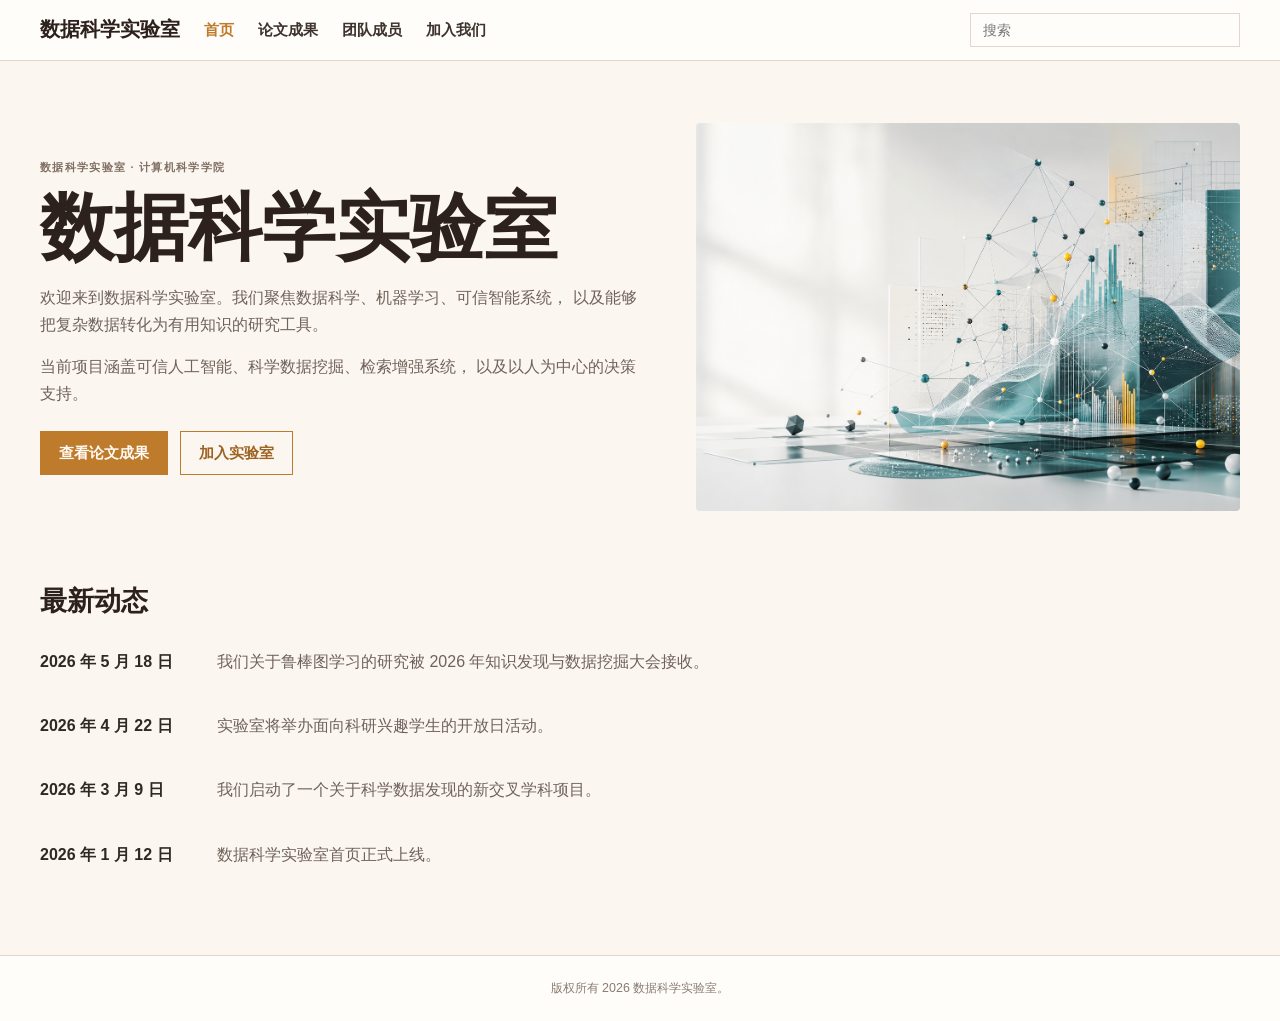
==== index.html @ 0fe72212 "Add DS Lab website" ====
<!doctype html>
<html lang="zh-CN">
  <head>
    <meta charset="utf-8">
    <meta name="viewport" content="width=device-width, initial-scale=1">
    <title>数据科学实验室 | 首页</title>
    <meta name="description" content="数据科学实验室首页。">
    <link rel="stylesheet" href="styles.css">
  </head>
  <body>
    <header class="site-header">
      <div class="header-inner">
        <a class="site-title" href="index.html" aria-label="数据科学实验室首页">数据科学实验室</a>
        <button class="menu-button" type="button" aria-label="打开导航" aria-expanded="false">
          <span></span>
          <span></span>
          <span></span>
        </button>
        <nav class="nav" aria-label="主导航">
          <a class="active" href="index.html">首页</a>
          <a href="publications.html">论文成果</a>
          <a href="people.html">团队成员</a>
          <a href="join.html">加入我们</a>
        </nav>
        <form class="search-box" role="search" action="index.html">
          <label class="sr-only" for="site-search">搜索导航</label>
          <input id="site-search" type="search" autocomplete="off" placeholder="搜索">
          <div class="search-menu" hidden>
            <a href="index.html"><span>首页</span><small>导航</small></a>
            <a href="publications.html"><span>论文成果</span><small>导航</small></a>
            <a href="people.html"><span>团队成员</span><small>导航</small></a>
            <a href="join.html"><span>加入我们</span><small>导航</small></a>
          </div>
        </form>
      </div>
    </header>

    <main>
      <section class="hero">
        <div class="hero-copy">
          <p class="affiliation">数据科学实验室 · 计算机科学学院</p>
          <h1>数据科学实验室</h1>
          <p class="lead">
            欢迎来到数据科学实验室。我们聚焦数据科学、机器学习、可信智能系统，
            以及能够把复杂数据转化为有用知识的研究工具。
          </p>
          <p>
            当前项目涵盖可信人工智能、科学数据挖掘、检索增强系统，
            以及以人为中心的决策支持。
          </p>
          <div class="hero-actions">
            <a class="button primary" href="publications.html">查看论文成果</a>
            <a class="button secondary" href="join.html">加入实验室</a>
          </div>
        </div>
        <div class="hero-image">
          <img src="assets/hero-research-visual.png" alt="抽象的数据科学研究视觉图">
        </div>
      </section>

      <section class="content-section">
        <h2>最新动态</h2>
        <div class="news-list">
          <article class="news-item">
            <time datetime="2026-05-18">2026 年 5 月 18 日</time>
            <p>我们关于鲁棒图学习的研究被 2026 年知识发现与数据挖掘大会接收。</p>
          </article>
          <article class="news-item">
            <time datetime="2026-04-22">2026 年 4 月 22 日</time>
            <p>实验室将举办面向科研兴趣学生的开放日活动。</p>
          </article>
          <article class="news-item">
            <time datetime="2026-03-09">2026 年 3 月 9 日</time>
            <p>我们启动了一个关于科学数据发现的新交叉学科项目。</p>
          </article>
          <article class="news-item">
            <time datetime="2026-01-12">2026 年 1 月 12 日</time>
            <p>数据科学实验室首页正式上线。</p>
          </article>
        </div>
      </section>
    </main>

    <footer class="site-footer">
      <p>版权所有 2026 数据科学实验室。</p>
    </footer>

    <script src="script.js"></script>
  </body>
</html>
---- styles.css ----
:root {
  --bg: #fbf6ef;
  --panel: #fffdf9;
  --ink: #2d211d;
  --muted: #6f625b;
  --line: #e2d7cc;
  --accent: #bf7b2c;
  --accent-dark: #9e6221;
  --soft: #f3ece4;
  --max: 1260px;
  --content: 960px;
  --shadow: 0 22px 60px rgba(69, 46, 28, 0.12);
}

* {
  box-sizing: border-box;
}

body {
  margin: 0;
  background: var(--bg);
  color: var(--ink);
  font-family: "Segoe UI", Arial, sans-serif;
  font-size: 16px;
  line-height: 1.65;
}

a {
  color: inherit;
  text-decoration: none;
}

img {
  display: block;
  max-width: 100%;
}

.sr-only {
  position: absolute;
  width: 1px;
  height: 1px;
  overflow: hidden;
  clip: rect(0, 0, 0, 0);
  white-space: nowrap;
}

.site-header {
  position: sticky;
  top: 0;
  z-index: 50;
  border-bottom: 1px solid var(--line);
  background: rgba(255, 253, 249, 0.96);
  backdrop-filter: blur(16px);
}

.header-inner {
  display: grid;
  grid-template-columns: auto 1fr 270px;
  align-items: center;
  gap: 24px;
  max-width: var(--max);
  min-height: 60px;
  margin: 0 auto;
  padding: 0 30px;
}

.site-title {
  font-family: Georgia, "Times New Roman", serif;
  font-size: 1.28rem;
  font-weight: 700;
  letter-spacing: 0;
  white-space: nowrap;
}

.nav {
  display: flex;
  align-items: center;
  gap: 24px;
  font-weight: 700;
  font-size: 0.95rem;
}

.nav a {
  padding: 17px 0;
  color: #3e332e;
  text-transform: lowercase;
}

.nav a.active,
.nav a:hover,
.nav a:focus-visible {
  color: var(--accent);
}

.menu-button {
  display: none;
  width: 42px;
  height: 42px;
  padding: 10px;
  border: 1px solid var(--line);
  background: var(--panel);
  border-radius: 4px;
}

.menu-button span {
  display: block;
  height: 2px;
  margin: 5px 0;
  background: var(--ink);
}

.search-box {
  position: relative;
  margin: 0;
}

.search-box input {
  width: 100%;
  height: 34px;
  padding: 0 12px;
  border: 1px solid var(--line);
  outline: 0;
  background: var(--panel);
  color: var(--ink);
  font: inherit;
  font-size: 0.88rem;
}

.search-box input:focus {
  border-color: var(--accent);
}

.search-menu {
  position: absolute;
  top: calc(100% + 10px);
  right: 0;
  left: 0;
  z-index: 80;
  border: 1px solid var(--line);
  background: var(--panel);
  box-shadow: var(--shadow);
}

.search-menu a {
  display: flex;
  align-items: center;
  justify-content: space-between;
  gap: 18px;
  min-height: 44px;
  padding: 8px 12px;
}

.search-menu a:hover,
.search-menu a:focus-visible {
  background: var(--soft);
}

.search-menu span {
  font-size: 1.02rem;
  text-transform: lowercase;
}

.search-menu small {
  color: #8a786e;
  font-size: 0.7rem;
  font-weight: 700;
  letter-spacing: 0;
}

.hero {
  display: grid;
  grid-template-columns: minmax(0, 1fr) minmax(360px, 0.9fr);
  align-items: center;
  gap: 52px;
  max-width: var(--max);
  margin: 0 auto;
  padding: 62px 30px 46px;
}

.hero-copy {
  max-width: 650px;
}

.affiliation {
  margin: 0 0 14px;
  color: #806f65;
  font-size: 0.68rem;
  font-weight: 800;
  letter-spacing: 0.12em;
  text-transform: uppercase;
}

h1,
h2,
p {
  margin-top: 0;
}

h1 {
  margin-bottom: 18px;
  font-family: Georgia, "Times New Roman", serif;
  font-size: clamp(2.55rem, 6.2vw, 4.65rem);
  line-height: 1;
  letter-spacing: 0;
}

h2 {
  margin-bottom: 10px;
  font-family: Georgia, "Times New Roman", serif;
  font-size: 1.7rem;
  line-height: 1.18;
  letter-spacing: 0;
}

.lead {
  color: #3f332f;
  font-size: 1.03rem;
}

.hero p:not(.affiliation),
.page-heading p,
.content-section p {
  color: var(--muted);
}

.hero-actions {
  display: flex;
  flex-wrap: wrap;
  gap: 12px;
  margin-top: 24px;
}

.button {
  display: inline-flex;
  align-items: center;
  justify-content: center;
  min-height: 44px;
  padding: 0 18px;
  border: 1px solid var(--accent);
  font-weight: 800;
  font-size: 0.92rem;
}

.button.primary {
  background: var(--accent);
  color: #fffaf4;
}

.button.primary:hover,
.button.primary:focus-visible {
  background: var(--accent-dark);
}

.button.secondary {
  background: transparent;
  color: var(--accent-dark);
}

.button.secondary:hover,
.button.secondary:focus-visible {
  background: #fff4e8;
}

.hero-image {
  overflow: hidden;
  border-radius: 4px;
}

.hero-image img {
  width: 100%;
  aspect-ratio: 4.2 / 3;
  object-fit: cover;
}

.content-section {
  max-width: var(--max);
  margin: 0 auto;
  padding: 28px 30px 60px;
}

.content-section > h2 {
  margin-bottom: 20px;
}

.news-list,
.publication-list {
  display: grid;
  gap: 0;
}

.news-item,
.publication {
  display: grid;
  grid-template-columns: 155px minmax(0, 1fr);
  gap: 22px;
  padding: 11px 0;
}

.news-item time,
.venue {
  color: #2f2926;
  font-weight: 800;
}

.publication {
  padding: 18px 0;
  border-bottom: 1px solid var(--line);
}

.publication h2,
.person-card h2,
.join-layout h2 {
  font-family: "Segoe UI", Arial, sans-serif;
  font-size: 1.03rem;
  line-height: 1.35;
}

.venue {
  margin: 0;
  color: var(--accent-dark);
}

.publications-page {
  padding-bottom: 48px;
}

.publications-heading {
  padding-bottom: 36px;
}

.publications-heading h1 {
  margin-bottom: 8px;
}

.publications-heading p {
  margin-bottom: 34px;
  color: var(--muted);
}

.publication-filter {
  width: min(420px, 100%);
  height: 44px;
  padding: 0 14px;
  border: 1px solid #6f625b;
  background: transparent;
  color: var(--ink);
  font: inherit;
  font-size: 0.95rem;
}

.publication-filter:focus {
  outline: 2px solid rgba(191, 123, 44, 0.25);
  outline-offset: 2px;
  border-color: var(--accent);
}

.publication-years {
  max-width: var(--content);
  margin: 0 auto;
  padding: 0 30px 40px;
}

.publication-year {
  position: relative;
  padding: 58px 0 62px;
  border-top: 1px solid var(--line);
}

.publication-year h2 {
  position: absolute;
  top: 18px;
  right: 0;
  margin: 0;
  color: rgba(82, 68, 61, 0.2);
  font-family: "Segoe UI", Arial, sans-serif;
  font-size: 2.55rem;
  font-weight: 800;
  line-height: 1;
}

.pub-entry {
  display: grid;
  grid-template-columns: 180px minmax(0, 1fr);
  gap: 28px;
  align-items: start;
  padding-right: 96px;
}

.pub-entry + .pub-entry {
  margin-top: 34px;
}

.pub-thumb {
  width: 180px;
  aspect-ratio: 16 / 10;
  border: 1px solid #d6c9bf;
  background: linear-gradient(135deg, #f9fbff 0%, #e7eef2 100%);
  box-shadow: 0 5px 12px rgba(69, 46, 28, 0.14);
}

.pub-thumb::before,
.pub-thumb::after {
  display: block;
  content: "";
}

.thumb-2026 {
  background:
    linear-gradient(90deg, rgba(45, 33, 29, 0.16) 1px, transparent 1px) 0 0 / 28px 100%,
    linear-gradient(rgba(45, 33, 29, 0.12) 1px, transparent 1px) 0 0 / 100% 24px,
    linear-gradient(135deg, #ffffff 0%, #ecf3f6 100%);
}

.thumb-2025 {
  background:
    linear-gradient(135deg, #1e242b 0%, #111418 58%, #38495a 58%, #435b70 100%);
}

.thumb-2024 {
  background:
    linear-gradient(90deg, #ffffff 0 18%, #e8eff7 18% 36%, #fff7e9 36% 54%, #edf6ed 54% 72%, #ffffff 72% 100%);
}

.thumb-2023 {
  background:
    radial-gradient(circle at 30% 38%, #c78335 0 8%, transparent 9%),
    radial-gradient(circle at 66% 58%, #4f8f95 0 10%, transparent 11%),
    linear-gradient(135deg, #f9f5ef 0%, #e8ded3 100%);
}

.thumb-2022 {
  background:
    linear-gradient(90deg, transparent 0 24%, #efefef 24% 33%, transparent 33% 62%, #efefef 62% 71%, transparent 71%),
    radial-gradient(ellipse at 28% 54%, #606b90 0 18%, transparent 19%),
    radial-gradient(ellipse at 70% 54%, #606b90 0 18%, transparent 19%),
    #ffffff;
}

.thumb-2021 {
  background:
    linear-gradient(90deg, rgba(191, 123, 44, 0.2), transparent),
    repeating-linear-gradient(0deg, #ffffff 0 10px, #edf2f1 10px 11px);
}

.pub-title {
  margin: 0 0 5px;
  color: #3b302b;
  font-family: "Segoe UI", Arial, sans-serif;
  font-size: 1.08rem;
  font-weight: 500;
  line-height: 1.38;
}

.pub-authors,
.pub-venue {
  margin: 0 0 4px;
  color: #4e423d;
  line-height: 1.5;
}

.pub-actions {
  display: flex;
  flex-wrap: wrap;
  gap: 10px;
  margin-top: 10px;
}

.pub-actions a {
  display: inline-flex;
  align-items: center;
  justify-content: center;
  min-width: 58px;
  min-height: 30px;
  padding: 0 15px;
  border: 1px solid #6f625b;
  color: #3d322e;
  font-size: 0.72rem;
  text-transform: uppercase;
}

.pub-actions a:hover,
.pub-actions a:focus-visible {
  border-color: var(--accent);
  background: #fff4e8;
  color: var(--accent-dark);
}

.pub-title mark {
  padding: 0 2px;
  background: var(--accent);
  color: var(--ink);
}

.empty-state {
  margin: 0;
  padding: 28px 0;
  color: var(--muted);
}

.page {
  min-height: calc(100vh - 138px);
}

.page-heading {
  max-width: var(--content);
  margin: 0 auto;
  padding: 58px 30px 16px;
}

.page-heading h1 {
  text-transform: lowercase;
}

.page-section {
  max-width: var(--content);
}

.people-grid {
  display: grid;
  grid-template-columns: repeat(2, minmax(0, 1fr));
  gap: 16px;
}

.person-card {
  min-height: 178px;
  padding: 20px;
  border: 1px solid var(--line);
  background: var(--panel);
}

.person-card.featured {
  background: #fff4e8;
}

.avatar {
  display: grid;
  place-items: center;
  width: 46px;
  height: 46px;
  margin-bottom: 14px;
  border: 1px solid #d6b18c;
  background: #fffdf9;
  color: var(--accent-dark);
  font-weight: 900;
}

.join-layout {
  display: grid;
  gap: 22px;
}

.people-page {
  max-width: 960px;
  margin: 0 auto;
  padding: 44px 28px 54px;
}

.people-heading {
  margin-bottom: 36px;
}

.people-heading h1 {
  margin-bottom: 6px;
  font-size: clamp(2rem, 4.2vw, 3rem);
  text-transform: lowercase;
}

.publications-heading h1,
.page-heading h1 {
  font-size: clamp(2rem, 4.2vw, 3rem);
}

.people-heading p {
  margin: 0;
  color: #3f332f;
  font-size: 0.88rem;
}

.people-section {
  margin-top: 36px;
}

.people-section h2 {
  margin: 0 0 18px;
  padding-bottom: 8px;
  border-bottom: 1px solid var(--line);
  color: var(--ink);
  font-family: Georgia, "Times New Roman", serif;
  font-size: 1.38rem;
  line-height: 1.2;
}

.people-row {
  display: grid;
  grid-template-columns: repeat(5, minmax(0, 1fr));
  gap: 28px;
  align-items: start;
}

.people-row-small {
  grid-template-columns: repeat(3, minmax(0, 1fr));
  max-width: 760px;
}

.people-row-single {
  grid-template-columns: minmax(0, 170px);
}

.member-card {
  min-width: 0;
  text-align: center;
}

.member-avatar {
  display: block;
  width: min(100%, 148px);
  height: 148px;
  margin: 0 auto 14px;
  border-radius: 50%;
  border: 1px solid rgba(82, 68, 61, 0.1);
  background: #f3ece4;
  object-fit: cover;
  object-position: center 28%;
  box-shadow: 0 8px 18px rgba(69, 46, 28, 0.18);
}

.sprite-1 {
  background-position: 0% 0%;
}

.sprite-2 {
  background-position: 33.333% 0%;
}

.sprite-3 {
  background-position: 66.666% 0%;
}

.sprite-4 {
  background-position: 100% 0%;
}

.sprite-5 {
  background-position: 0% 50%;
}

.sprite-6 {
  background-position: 33.333% 50%;
}

.sprite-7 {
  background-position: 66.666% 50%;
}

.sprite-8 {
  background-position: 100% 50%;
}

.sprite-9 {
  background-position: 0% 100%;
}

.sprite-10 {
  background-position: 33.333% 100%;
}

.sprite-11 {
  background-position: 66.666% 100%;
}

.sprite-12 {
  background-position: 100% 100%;
}

.member-card h3 {
  margin: 0 0 3px;
  color: var(--accent-dark);
  font-size: 0.86rem;
  line-height: 1.35;
}

.member-card p {
  margin: 0;
}

.member-role {
  color: #2f2926;
  font-size: 0.84rem;
  font-weight: 800;
}

.member-school {
  color: #7c695f;
  font-size: 0.84rem;
}

.site-footer {
  border-top: 1px solid var(--line);
  background: var(--panel);
  color: #8a7b72;
  text-align: center;
}

.site-footer p {
  margin: 0;
  padding: 22px 20px;
  font-size: 0.78rem;
}

@media (max-width: 900px) {
  .header-inner {
    grid-template-columns: auto 42px;
    gap: 18px;
  }

  .menu-button {
    display: block;
    justify-self: end;
  }

  .nav {
    grid-column: 1 / -1;
    display: none;
    flex-direction: column;
    align-items: stretch;
    gap: 0;
    border-top: 1px solid var(--line);
  }

  .nav.is-open {
    display: flex;
  }

  .nav a {
    padding: 12px 0;
  }

  .search-box {
    grid-column: 1 / -1;
    display: none;
  }

  .nav.is-open + .search-box,
  .search-box.is-open {
    display: block;
    margin-bottom: 16px;
  }

  .hero {
    grid-template-columns: 1fr;
    gap: 28px;
    padding-top: 40px;
  }

  .hero-image {
    max-width: 620px;
  }

  .pub-entry {
    grid-template-columns: 150px minmax(0, 1fr);
    gap: 22px;
    padding-right: 0;
  }

  .pub-thumb {
    width: 150px;
  }

  .publication-year h2 {
    position: static;
    margin-bottom: 24px;
    text-align: right;
  }

  .people-row {
    grid-template-columns: repeat(3, minmax(0, 1fr));
    gap: 26px;
  }

  .people-row-single {
    grid-template-columns: minmax(0, 160px);
  }
}

@media (max-width: 640px) {
  body {
    font-size: 15px;
  }

  .header-inner {
    padding: 0 18px;
  }

  .hero,
  .content-section,
  .page-heading {
    padding-right: 18px;
    padding-left: 18px;
  }

  h1 {
    font-size: clamp(2.35rem, 15vw, 3.6rem);
  }

  .news-item,
  .publication,
  .people-grid {
    grid-template-columns: 1fr;
  }

  .news-item,
  .publication {
    gap: 4px;
  }

  .publication-years {
    padding-right: 18px;
    padding-left: 18px;
  }

  .publication-year {
    padding: 34px 0 42px;
  }

  .publication-year h2 {
    font-size: 2.1rem;
    text-align: left;
  }

  .pub-entry {
    grid-template-columns: 1fr;
  }

  .pub-thumb {
    width: min(220px, 100%);
  }

  .people-page {
    padding: 34px 18px 44px;
  }

  .people-heading {
    margin-bottom: 34px;
  }

  .people-section {
    margin-top: 34px;
  }

  .people-section h2 {
    font-size: 1.25rem;
  }

  .people-row,
  .people-row-small,
  .people-row-single {
    grid-template-columns: repeat(2, minmax(0, 1fr));
    gap: 28px 22px;
    max-width: none;
  }

  .member-avatar {
    width: min(100%, 132px);
    height: 132px;
  }
}
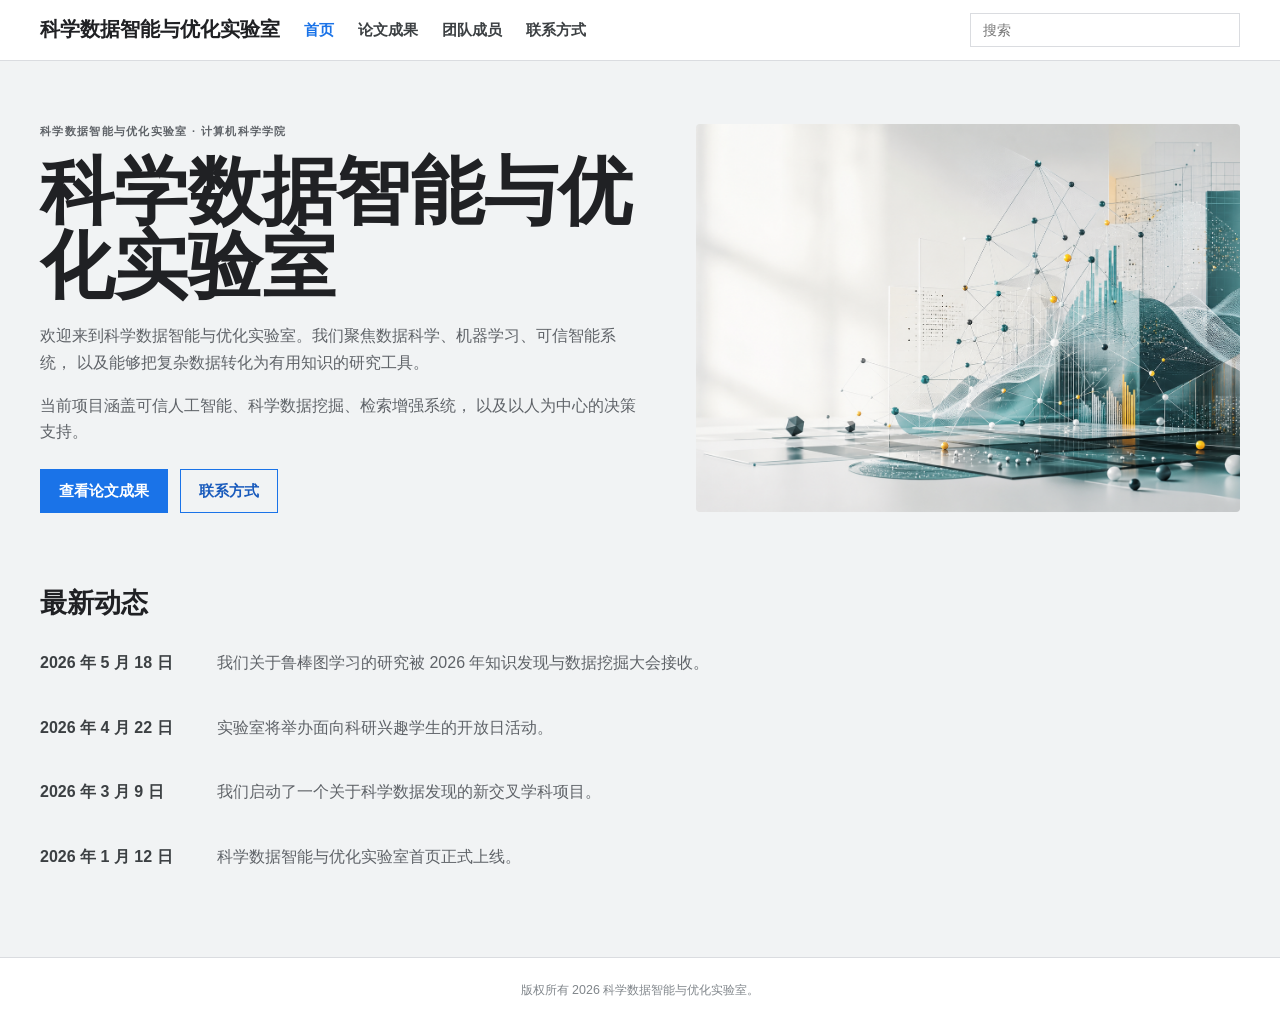
==== commit ed8d6df4: "Update lab website content and theme" ====
--- a/index.html
+++ b/index.html
@@ -3,14 +3,17 @@
   <head>
     <meta charset="utf-8">
     <meta name="viewport" content="width=device-width, initial-scale=1">
-    <title>数据科学实验室 | 首页</title>
-    <meta name="description" content="数据科学实验室首页。">
-    <link rel="stylesheet" href="styles.css">
+    <meta http-equiv="Cache-Control" content="no-cache, no-store, must-revalidate">
+    <meta http-equiv="Pragma" content="no-cache">
+    <meta http-equiv="Expires" content="0">
+    <title>科学数据智能与优化实验室 | 首页</title>
+    <meta name="description" content="科学数据智能与优化实验室首页。">
+    <link rel="stylesheet" href="styles.css?v=20260614">
   </head>
   <body>
     <header class="site-header">
       <div class="header-inner">
-        <a class="site-title" href="index.html" aria-label="数据科学实验室首页">数据科学实验室</a>
+        <a class="site-title" href="index.html" aria-label="科学数据智能与优化实验室首页">科学数据智能与优化实验室</a>
         <button class="menu-button" type="button" aria-label="打开导航" aria-expanded="false">
           <span></span>
           <span></span>
@@ -20,7 +23,7 @@
           <a class="active" href="index.html">首页</a>
           <a href="publications.html">论文成果</a>
           <a href="people.html">团队成员</a>
-          <a href="join.html">加入我们</a>
+          <a href="join.html">联系方式</a>
         </nav>
         <form class="search-box" role="search" action="index.html">
           <label class="sr-only" for="site-search">搜索导航</label>
@@ -29,19 +32,20 @@
             <a href="index.html"><span>首页</span><small>导航</small></a>
             <a href="publications.html"><span>论文成果</span><small>导航</small></a>
             <a href="people.html"><span>团队成员</span><small>导航</small></a>
-            <a href="join.html"><span>加入我们</span><small>导航</small></a>
+            <a href="join.html"><span>联系方式</span><small>导航</small></a>
           </div>
         </form>
       </div>
     </header>
 
     <main>
+      <!-- Scientific Data Intelligence and Optimization Lab static homepage content. -->
       <section class="hero">
         <div class="hero-copy">
-          <p class="affiliation">数据科学实验室 · 计算机科学学院</p>
-          <h1>数据科学实验室</h1>
+          <p class="affiliation">科学数据智能与优化实验室 · 计算机科学学院</p>
+          <h1>科学数据智能与优化实验室</h1>
           <p class="lead">
-            欢迎来到数据科学实验室。我们聚焦数据科学、机器学习、可信智能系统，
+            欢迎来到科学数据智能与优化实验室。我们聚焦数据科学、机器学习、可信智能系统，
             以及能够把复杂数据转化为有用知识的研究工具。
           </p>
           <p>
@@ -50,7 +54,7 @@
           </p>
           <div class="hero-actions">
             <a class="button primary" href="publications.html">查看论文成果</a>
-            <a class="button secondary" href="join.html">加入实验室</a>
+            <a class="button secondary" href="join.html">联系方式</a>
           </div>
         </div>
         <div class="hero-image">
@@ -75,16 +79,16 @@
           </article>
           <article class="news-item">
             <time datetime="2026-01-12">2026 年 1 月 12 日</time>
-            <p>数据科学实验室首页正式上线。</p>
+            <p>科学数据智能与优化实验室首页正式上线。</p>
           </article>
         </div>
       </section>
     </main>
 
     <footer class="site-footer">
-      <p>版权所有 2026 数据科学实验室。</p>
+      <p>版权所有 2026 科学数据智能与优化实验室。</p>
     </footer>
 
-    <script src="script.js"></script>
+    <script src="script.js?v=20260614"></script>
   </body>
 </html>
--- a/styles.css
+++ b/styles.css
@@ -1,15 +1,15 @@
 :root {
-  --bg: #fbf6ef;
-  --panel: #fffdf9;
-  --ink: #2d211d;
-  --muted: #6f625b;
-  --line: #e2d7cc;
-  --accent: #bf7b2c;
-  --accent-dark: #9e6221;
-  --soft: #f3ece4;
+  --bg: #f1f3f4;
+  --panel: #ffffff;
+  --ink: #202124;
+  --muted: #5f6368;
+  --line: #dadce0;
+  --accent: #1a73e8;
+  --accent-dark: #185abc;
+  --soft: #e8f0fe;
   --max: 1260px;
   --content: 960px;
-  --shadow: 0 22px 60px rgba(69, 46, 28, 0.12);
+  --shadow: 0 20px 48px rgba(60, 64, 67, 0.14);
 }
 
 * {
@@ -49,7 +49,7 @@
   top: 0;
   z-index: 50;
   border-bottom: 1px solid var(--line);
-  background: rgba(255, 253, 249, 0.96);
+  background: rgba(255, 255, 255, 0.94);
   backdrop-filter: blur(16px);
 }
 
@@ -82,7 +82,7 @@
 
 .nav a {
   padding: 17px 0;
-  color: #3e332e;
+  color: #3c4043;
   text-transform: lowercase;
 }
 
@@ -161,7 +161,7 @@
 }
 
 .search-menu small {
-  color: #8a786e;
+  color: #80868b;
   font-size: 0.7rem;
   font-weight: 700;
   letter-spacing: 0;
@@ -183,7 +183,7 @@
 
 .affiliation {
   margin: 0 0 14px;
-  color: #806f65;
+  color: #5f6368;
   font-size: 0.68rem;
   font-weight: 800;
   letter-spacing: 0.12em;
@@ -213,7 +213,7 @@
 }
 
 .lead {
-  color: #3f332f;
+  color: #3c4043;
   font-size: 1.03rem;
 }
 
@@ -243,7 +243,7 @@
 
 .button.primary {
   background: var(--accent);
-  color: #fffaf4;
+  color: #ffffff;
 }
 
 .button.primary:hover,
@@ -258,7 +258,7 @@
 
 .button.secondary:hover,
 .button.secondary:focus-visible {
-  background: #fff4e8;
+  background: var(--soft);
 }
 
 .hero-image {
@@ -298,7 +298,7 @@
 
 .news-item time,
 .venue {
-  color: #2f2926;
+  color: #3c4043;
   font-weight: 800;
 }
 
@@ -341,7 +341,7 @@
   width: min(420px, 100%);
   height: 44px;
   padding: 0 14px;
-  border: 1px solid #6f625b;
+  border: 1px solid #9aa0a6;
   background: transparent;
   color: var(--ink);
   font: inherit;
@@ -349,7 +349,7 @@
 }
 
 .publication-filter:focus {
-  outline: 2px solid rgba(191, 123, 44, 0.25);
+  outline: 2px solid rgba(26, 115, 232, 0.2);
   outline-offset: 2px;
   border-color: var(--accent);
 }
@@ -371,7 +371,7 @@
   top: 18px;
   right: 0;
   margin: 0;
-  color: rgba(82, 68, 61, 0.2);
+  color: rgba(60, 64, 67, 0.18);
   font-family: "Segoe UI", Arial, sans-serif;
   font-size: 2.55rem;
   font-weight: 800;
@@ -393,9 +393,9 @@
 .pub-thumb {
   width: 180px;
   aspect-ratio: 16 / 10;
-  border: 1px solid #d6c9bf;
-  background: linear-gradient(135deg, #f9fbff 0%, #e7eef2 100%);
-  box-shadow: 0 5px 12px rgba(69, 46, 28, 0.14);
+  border: 1px solid #cfd8dc;
+  background: linear-gradient(135deg, #ffffff 0%, #e8eaed 100%);
+  box-shadow: 0 5px 12px rgba(60, 64, 67, 0.14);
 }
 
 .pub-thumb::before,
@@ -406,26 +406,26 @@
 
 .thumb-2026 {
   background:
-    linear-gradient(90deg, rgba(45, 33, 29, 0.16) 1px, transparent 1px) 0 0 / 28px 100%,
-    linear-gradient(rgba(45, 33, 29, 0.12) 1px, transparent 1px) 0 0 / 100% 24px,
-    linear-gradient(135deg, #ffffff 0%, #ecf3f6 100%);
+    linear-gradient(90deg, rgba(60, 64, 67, 0.16) 1px, transparent 1px) 0 0 / 28px 100%,
+    linear-gradient(rgba(60, 64, 67, 0.12) 1px, transparent 1px) 0 0 / 100% 24px,
+    linear-gradient(135deg, #ffffff 0%, #e8f0fe 100%);
 }
 
 .thumb-2025 {
   background:
-    linear-gradient(135deg, #1e242b 0%, #111418 58%, #38495a 58%, #435b70 100%);
+    linear-gradient(135deg, #3c4043 0%, #202124 58%, #5f6368 58%, #8ab4f8 100%);
 }
 
 .thumb-2024 {
   background:
-    linear-gradient(90deg, #ffffff 0 18%, #e8eff7 18% 36%, #fff7e9 36% 54%, #edf6ed 54% 72%, #ffffff 72% 100%);
+    linear-gradient(90deg, #ffffff 0 18%, #e8f0fe 18% 36%, #fef7e0 36% 54%, #e6f4ea 54% 72%, #ffffff 72% 100%);
 }
 
 .thumb-2023 {
   background:
-    radial-gradient(circle at 30% 38%, #c78335 0 8%, transparent 9%),
-    radial-gradient(circle at 66% 58%, #4f8f95 0 10%, transparent 11%),
-    linear-gradient(135deg, #f9f5ef 0%, #e8ded3 100%);
+    radial-gradient(circle at 30% 38%, #fbbc04 0 8%, transparent 9%),
+    radial-gradient(circle at 66% 58%, #34a853 0 10%, transparent 11%),
+    linear-gradient(135deg, #ffffff 0%, #e8eaed 100%);
 }
 
 .thumb-2022 {
@@ -438,13 +438,13 @@
 
 .thumb-2021 {
   background:
-    linear-gradient(90deg, rgba(191, 123, 44, 0.2), transparent),
-    repeating-linear-gradient(0deg, #ffffff 0 10px, #edf2f1 10px 11px);
+    linear-gradient(90deg, rgba(26, 115, 232, 0.2), transparent),
+    repeating-linear-gradient(0deg, #ffffff 0 10px, #edf2f7 10px 11px);
 }
 
 .pub-title {
   margin: 0 0 5px;
-  color: #3b302b;
+  color: #202124;
   font-family: "Segoe UI", Arial, sans-serif;
   font-size: 1.08rem;
   font-weight: 500;
@@ -454,7 +454,7 @@
 .pub-authors,
 .pub-venue {
   margin: 0 0 4px;
-  color: #4e423d;
+  color: #3c4043;
   line-height: 1.5;
 }
 
@@ -472,8 +472,8 @@
   min-width: 58px;
   min-height: 30px;
   padding: 0 15px;
-  border: 1px solid #6f625b;
-  color: #3d322e;
+  border: 1px solid #9aa0a6;
+  color: #3c4043;
   font-size: 0.72rem;
   text-transform: uppercase;
 }
@@ -481,7 +481,7 @@
 .pub-actions a:hover,
 .pub-actions a:focus-visible {
   border-color: var(--accent);
-  background: #fff4e8;
+  background: var(--soft);
   color: var(--accent-dark);
 }
 
@@ -529,7 +529,7 @@
 }
 
 .person-card.featured {
-  background: #fff4e8;
+  background: var(--soft);
 }
 
 .avatar {
@@ -538,15 +538,59 @@
   width: 46px;
   height: 46px;
   margin-bottom: 14px;
-  border: 1px solid #d6b18c;
-  background: #fffdf9;
+  border: 1px solid #aecbfa;
+  background: #ffffff;
   color: var(--accent-dark);
   font-weight: 900;
 }
 
-.join-layout {
+.join-layout,
+.contact-layout {
   display: grid;
   gap: 22px;
+}
+
+.contact-list {
+  display: grid;
+  gap: 22px;
+  max-width: 820px;
+}
+
+.contact-item {
+  display: grid;
+  grid-template-columns: 54px minmax(0, 1fr);
+  gap: 20px;
+  align-items: center;
+  color: #202124;
+  font-size: 1.12rem;
+  line-height: 1.55;
+}
+
+.contact-item a {
+  color: var(--accent-dark);
+}
+
+.contact-item p {
+  margin: 0;
+  color: #202124;
+}
+
+.contact-icon {
+  display: grid;
+  place-items: center;
+  width: 48px;
+  height: 48px;
+  color: #3c4043;
+}
+
+.contact-icon svg {
+  width: 40px;
+  height: 40px;
+  fill: none;
+  stroke: currentColor;
+  stroke-width: 1.9;
+  stroke-linecap: round;
+  stroke-linejoin: round;
 }
 
 .people-page {
@@ -572,7 +616,7 @@
 
 .people-heading p {
   margin: 0;
-  color: #3f332f;
+  color: #3c4043;
   font-size: 0.88rem;
 }
 
@@ -617,11 +661,15 @@
   height: 148px;
   margin: 0 auto 14px;
   border-radius: 50%;
-  border: 1px solid rgba(82, 68, 61, 0.1);
-  background: #f3ece4;
+  border: 1px solid rgba(60, 64, 67, 0.12);
+  background: #e8eaed;
   object-fit: cover;
   object-position: center 28%;
-  box-shadow: 0 8px 18px rgba(69, 46, 28, 0.18);
+  box-shadow: 0 8px 18px rgba(60, 64, 67, 0.18);
+}
+
+.member-avatar-likaiyun {
+  object-position: 62% 46%;
 }
 
 .sprite-1 {
@@ -679,25 +727,31 @@
   line-height: 1.35;
 }
 
+.member-card h3 a:hover,
+.member-card h3 a:focus-visible {
+  text-decoration: underline;
+  text-underline-offset: 3px;
+}
+
 .member-card p {
   margin: 0;
 }
 
 .member-role {
-  color: #2f2926;
+  color: #202124;
   font-size: 0.84rem;
   font-weight: 800;
 }
 
 .member-school {
-  color: #7c695f;
+  color: #5f6368;
   font-size: 0.84rem;
 }
 
 .site-footer {
   border-top: 1px solid var(--line);
   background: var(--panel);
-  color: #8a7b72;
+  color: #80868b;
   text-align: center;
 }
 
